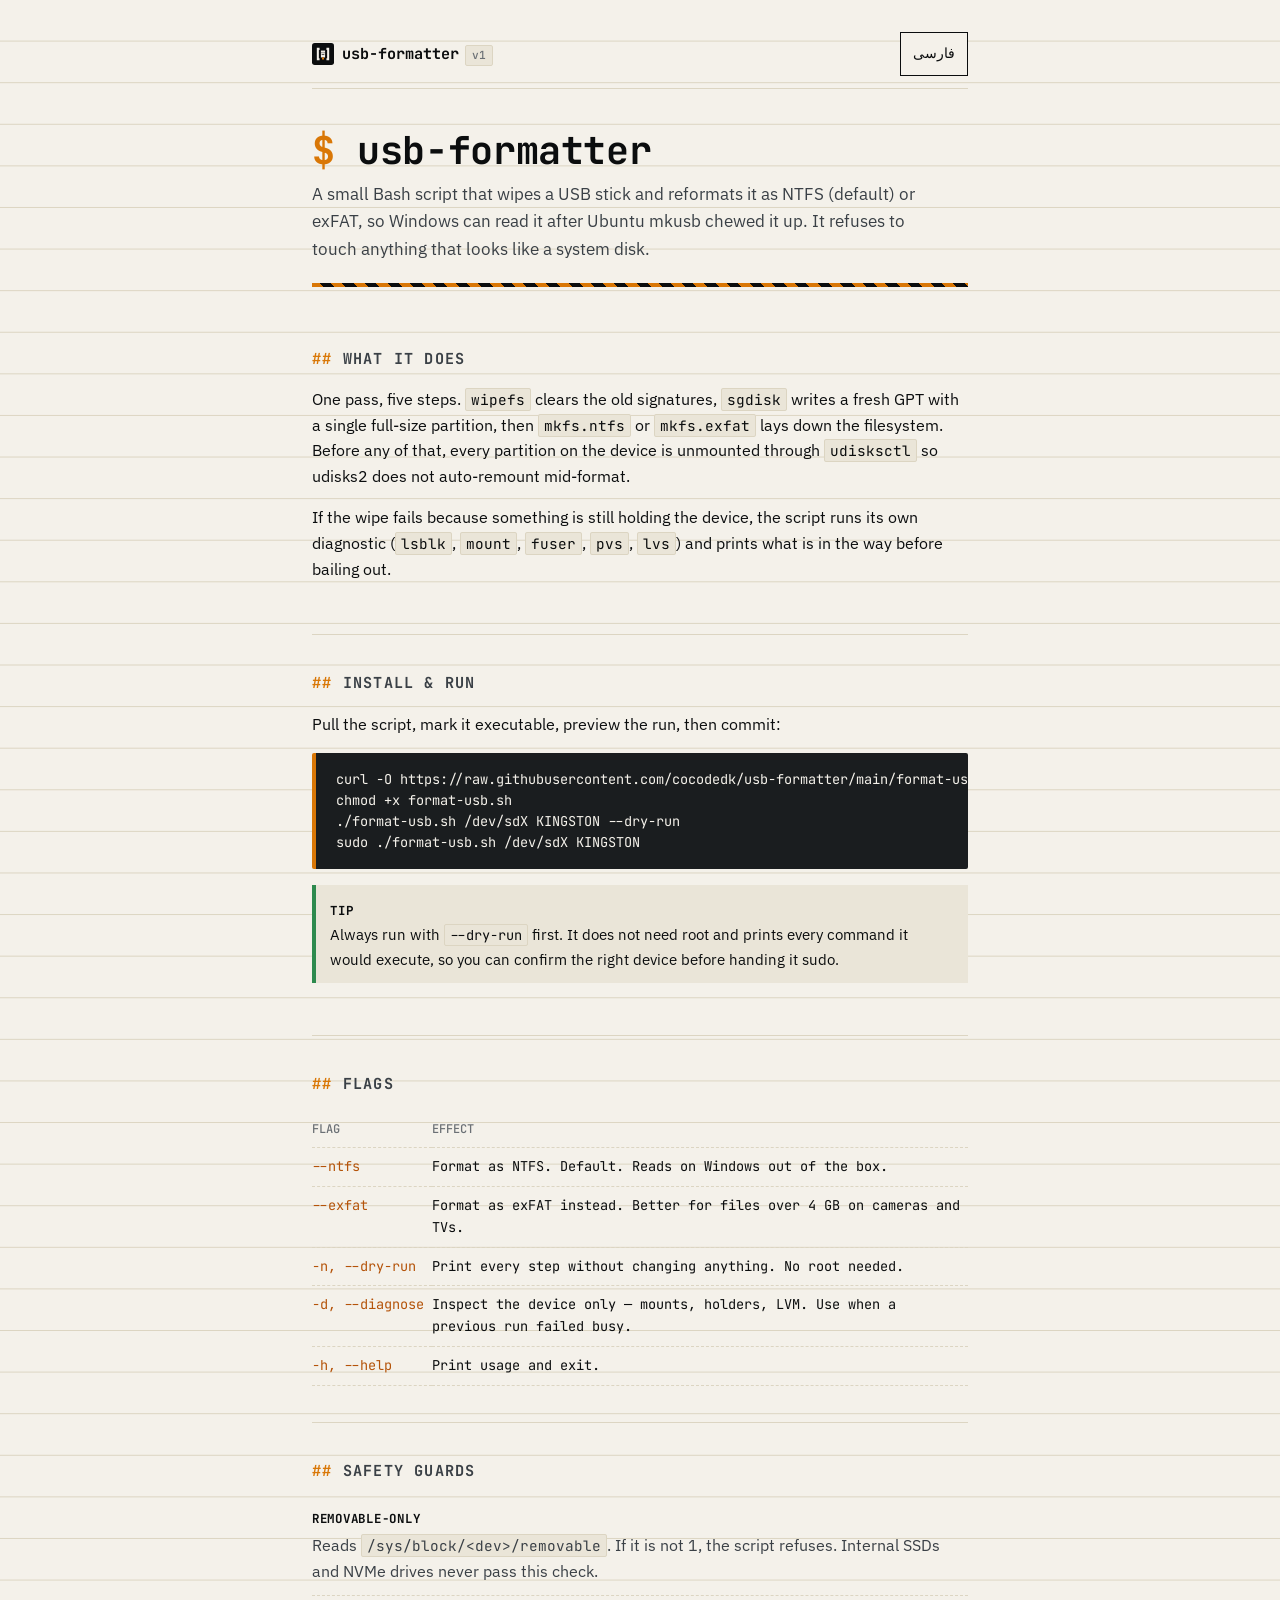
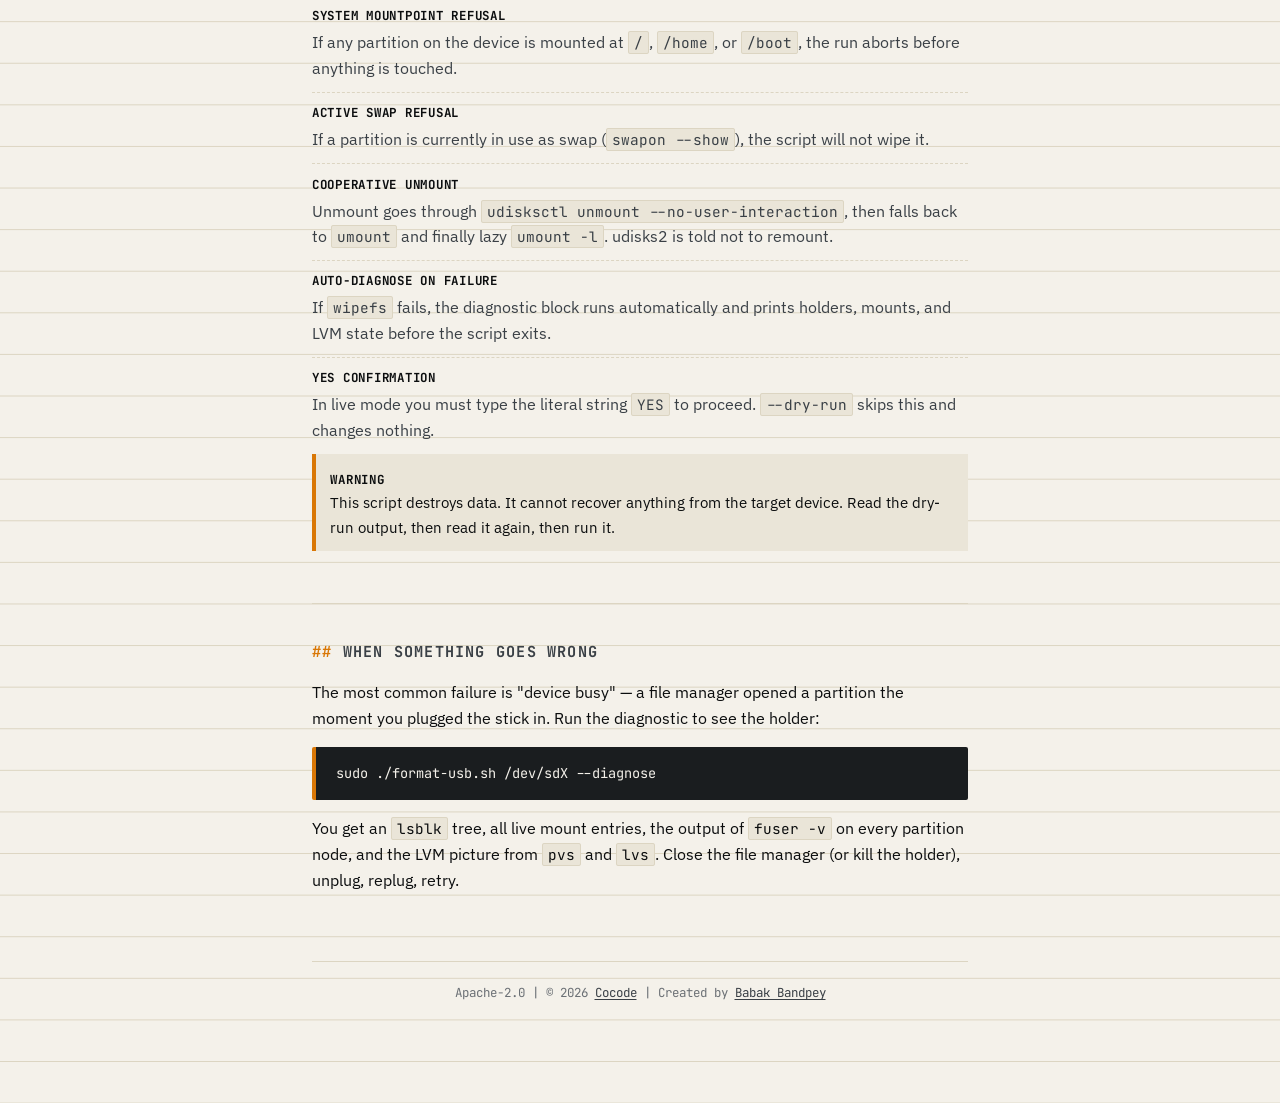
==== website/index.html @ 58a53529 "feat: initial project setup with full GitHub infrastructure Adds the format-usb.sh utility plus comp" ====
<!DOCTYPE html>
<!--
SEO keywords:
  primary: format usb linux
  secondary: ntfs usb linux, exfat usb linux, wipe bootable usb ubuntu
  intent: tutorial / utility download — user just used a USB as a Linux installer and wants it back as a Windows-readable stick
-->
<html lang="en">
<head>
<meta charset="utf-8">
<meta name="viewport" content="width=device-width, initial-scale=1">
<title>Format USB on Linux: NTFS or exFAT - usb-formatter</title>
<meta name="description" content="Bash script to wipe and reformat a USB stick on Linux as NTFS or exFAT. Removable-only checks, dry-run preview, udisksctl unmount, auto-diagnose on failure.">
<meta name="robots" content="index, follow">
<link rel="canonical" href="https://cocodedk.github.io/usb-formatter/">

<link rel="alternate" hreflang="en" href="https://cocodedk.github.io/usb-formatter/">
<link rel="alternate" hreflang="fa" href="https://cocodedk.github.io/usb-formatter/fa/">
<link rel="alternate" hreflang="x-default" href="https://cocodedk.github.io/usb-formatter/">

<meta property="og:type" content="website">
<meta property="og:site_name" content="usb-formatter">
<meta property="og:title" content="Format USB on Linux: NTFS or exFAT - usb-formatter">
<meta property="og:description" content="Bash script to wipe and reformat a USB stick on Linux as NTFS or exFAT. Removable-only checks, dry-run preview, udisksctl unmount, auto-diagnose on failure.">
<meta property="og:url" content="https://cocodedk.github.io/usb-formatter/">
<meta property="og:image" content="https://cocodedk.github.io/usb-formatter/og.png">
<meta property="og:image:width" content="1200">
<meta property="og:image:height" content="630">
<meta property="og:image:alt" content="usb-formatter - Bash utility to reformat USB drives on Linux">
<meta property="og:locale" content="en_US">
<meta property="og:locale:alternate" content="fa_IR">

<meta name="twitter:card" content="summary_large_image">
<meta name="twitter:title" content="Format USB on Linux: NTFS or exFAT - usb-formatter">
<meta name="twitter:description" content="Bash script to wipe and reformat a USB stick on Linux. Safety-checked, dry-run capable, auto-diagnoses busy devices.">
<meta name="twitter:image" content="https://cocodedk.github.io/usb-formatter/og.png">
<meta name="twitter:image:alt" content="usb-formatter - Bash utility to reformat USB drives on Linux">

<link rel="icon" type="image/svg+xml" href="favicon.svg">
<link rel="preconnect" href="https://fonts.googleapis.com">
<link rel="preconnect" href="https://fonts.gstatic.com" crossorigin>
<link href="https://fonts.googleapis.com/css2?family=IBM+Plex+Sans:wght@400;500;700&family=JetBrains+Mono:wght@500;700&display=swap" rel="stylesheet">
<link rel="stylesheet" href="styles.css">

<script type="application/ld+json">
{
  "@context": "https://schema.org",
  "@type": "SoftwareApplication",
  "name": "usb-formatter",
  "description": "Bash script to wipe and reformat a USB stick on Linux as NTFS or exFAT, with safety guards against system disks and a dry-run mode.",
  "url": "https://cocodedk.github.io/usb-formatter/",
  "downloadUrl": "https://github.com/cocodedk/usb-formatter",
  "codeRepository": "https://github.com/cocodedk/usb-formatter",
  "applicationCategory": "BusinessApplication",
  "operatingSystem": "Linux",
  "inLanguage": "en",
  "license": "https://www.apache.org/licenses/LICENSE-2.0",
  "offers": { "@type": "Offer", "price": "0", "priceCurrency": "USD" },
  "author": {
    "@type": "Person",
    "name": "Babak Bandpey",
    "url": "https://cocode.dk",
    "sameAs": [
      "https://linkedin.com/in/babakbandpey",
      "https://github.com/cocodedk"
    ]
  }
}
</script>
</head>
<body>
<div class="shell">

<nav class="topbar" aria-label="primary">
    <a class="brand" href="./" aria-label="usb-formatter home">
        <svg viewBox="0 0 64 64" aria-hidden="true">
            <rect width="64" height="64" rx="8" fill="#0B0D0E"/>
            <path d="M14 14 H22 V20 H20 V44 H22 V50 H14 Z" fill="#F4F1EA"/>
            <path d="M50 14 H42 V20 H44 V44 H42 V50 H50 Z" fill="#F4F1EA"/>
            <rect x="26" y="22" width="12" height="20" fill="#F4F1EA"/>
            <rect x="29" y="42" width="6" height="6" fill="#D97706"/>
            <rect x="28" y="26" width="2" height="4" fill="#0B0D0E"/>
            <rect x="34" y="26" width="2" height="4" fill="#0B0D0E"/>
            <rect x="28" y="33" width="8" height="2" fill="#0B0D0E"/>
        </svg>
        <span>usb-formatter<span class="pill">v1</span></span>
    </a>
    <a href="fa/" class="lang-switch" hreflang="fa" lang="fa">فارسی</a>
</nav>

<header class="intro">
    <h1><span class="prompt">$</span> usb-formatter</h1>
    <p class="lede">A small Bash script that wipes a USB stick and reformats it as NTFS (default) or exFAT, so Windows can read it after Ubuntu mkusb chewed it up. It refuses to touch anything that looks like a system disk.</p>
    <div class="hazard-stripe" role="presentation"></div>
</header>

<section id="what">
    <h2>what it does</h2>
    <p>One pass, five steps. <code>wipefs</code> clears the old signatures, <code>sgdisk</code> writes a fresh GPT with a single full-size partition, then <code>mkfs.ntfs</code> or <code>mkfs.exfat</code> lays down the filesystem. Before any of that, every partition on the device is unmounted through <code>udisksctl</code> so udisks2 does not auto-remount mid-format.</p>
    <p>If the wipe fails because something is still holding the device, the script runs its own diagnostic (<code>lsblk</code>, <code>mount</code>, <code>fuser</code>, <code>pvs</code>, <code>lvs</code>) and prints what is in the way before bailing out.</p>
</section>

<section id="install">
    <h2>install &amp; run</h2>
    <p>Pull the script, mark it executable, preview the run, then commit:</p>
<pre><code>curl -O https://raw.githubusercontent.com/cocodedk/usb-formatter/main/format-usb.sh
chmod +x format-usb.sh
./format-usb.sh /dev/sdX KINGSTON --dry-run
sudo ./format-usb.sh /dev/sdX KINGSTON</code></pre>
    <div class="callout">
        <strong>Tip</strong><br>
        Always run with <code>--dry-run</code> first. It does not need root and prints every command it would execute, so you can confirm the right device before handing it sudo.
    </div>
</section>

<section id="flags">
    <h2>flags</h2>
    <table class="flags">
        <thead><tr><th>flag</th><th>effect</th></tr></thead>
        <tbody>
            <tr><td>--ntfs</td><td>Format as NTFS. Default. Reads on Windows out of the box.</td></tr>
            <tr><td>--exfat</td><td>Format as exFAT instead. Better for files over 4 GB on cameras and TVs.</td></tr>
            <tr><td>-n, --dry-run</td><td>Print every step without changing anything. No root needed.</td></tr>
            <tr><td>-d, --diagnose</td><td>Inspect the device only — mounts, holders, LVM. Use when a previous run failed busy.</td></tr>
            <tr><td>-h, --help</td><td>Print usage and exit.</td></tr>
        </tbody>
    </table>
</section>

<section id="safety">
    <h2>safety guards</h2>
    <dl class="guards">
        <div>
            <dt>removable-only</dt>
            <dd>Reads <code>/sys/block/&lt;dev&gt;/removable</code>. If it is not 1, the script refuses. Internal SSDs and NVMe drives never pass this check.</dd>
        </div>
        <div>
            <dt>system mountpoint refusal</dt>
            <dd>If any partition on the device is mounted at <code>/</code>, <code>/home</code>, or <code>/boot</code>, the run aborts before anything is touched.</dd>
        </div>
        <div>
            <dt>active swap refusal</dt>
            <dd>If a partition is currently in use as swap (<code>swapon --show</code>), the script will not wipe it.</dd>
        </div>
        <div>
            <dt>cooperative unmount</dt>
            <dd>Unmount goes through <code>udisksctl unmount --no-user-interaction</code>, then falls back to <code>umount</code> and finally lazy <code>umount -l</code>. udisks2 is told not to remount.</dd>
        </div>
        <div>
            <dt>auto-diagnose on failure</dt>
            <dd>If <code>wipefs</code> fails, the diagnostic block runs automatically and prints holders, mounts, and LVM state before the script exits.</dd>
        </div>
        <div>
            <dt>YES confirmation</dt>
            <dd>In live mode you must type the literal string <code>YES</code> to proceed. <code>--dry-run</code> skips this and changes nothing.</dd>
        </div>
    </dl>
    <div class="callout hazard">
        <strong>Warning</strong><br>
        This script destroys data. It cannot recover anything from the target device. Read the dry-run output, then read it again, then run it.
    </div>
</section>

<section id="diagnose">
    <h2>when something goes wrong</h2>
    <p>The most common failure is "device busy" — a file manager opened a partition the moment you plugged the stick in. Run the diagnostic to see the holder:</p>
<pre><code>sudo ./format-usb.sh /dev/sdX --diagnose</code></pre>
    <p>You get an <code>lsblk</code> tree, all live mount entries, the output of <code>fuser -v</code> on every partition node, and the LVM picture from <code>pvs</code> and <code>lvs</code>. Close the file manager (or kill the holder), unplug, replug, retry.</p>
</section>

<footer class="foot">
    Apache-2.0 | &copy; 2026 <a href="https://cocode.dk" target="_blank" rel="noreferrer">Cocode</a> | Created by <a href="https://linkedin.com/in/babakbandpey" target="_blank" rel="noreferrer">Babak Bandpey</a>
</footer>

</div>
</body>
</html>
---- website/styles.css ----
/* =========================================================
   usb-formatter — operator console aesthetic
   Mobile-first. ~360px baseline, layered up via min-width.
   ========================================================= */

/* ---------- tokens ---------- */
:root {
    --ink-0: #0B0D0E;
    --ink-1: #1A1D1F;
    --ink-2: #3A4046;
    --paper-0: #F4F1EA;
    --paper-1: #EAE5D8;
    --paper-2: #DCD5C2;
    --hazard: #D97706;
    --hazard-2: #B45309;
    --phosphor: #2D8A4E;
    --ash: #6B7075;

    --mono: "JetBrains Mono", "Fira Code", ui-monospace, SFMono-Regular, Menlo, monospace;
    --sans: "IBM Plex Sans", system-ui, -apple-system, "Segoe UI", sans-serif;
    --rtl-sans: "Vazirmatn", "IBM Plex Sans", system-ui, sans-serif;

    --max: 44rem;
    --gutter: 1rem;
}

/* ---------- reset ---------- */
*, *::before, *::after { box-sizing: border-box; }
html { -webkit-text-size-adjust: 100%; }
body {
    margin: 0;
    font-family: var(--sans);
    font-size: 16px;
    line-height: 1.6;
    color: var(--ink-0);
    background: var(--paper-0);
    background-image: linear-gradient(var(--paper-2) 1px, transparent 1px);
    background-size: 100% 2.4rem;
    background-position: 0 -1px;
}
a { color: var(--hazard-2); text-decoration: underline; text-underline-offset: 2px; }
a:hover { color: var(--hazard); }
:focus-visible { outline: 2px solid var(--hazard); outline-offset: 2px; }

/* ---------- shell + topbar ---------- */
.shell { max-width: var(--max); margin: 0 auto; padding: 1.25rem var(--gutter) 3rem; }
.topbar {
    display: flex; align-items: center; justify-content: space-between;
    gap: 0.75rem; padding-bottom: 0.75rem;
    border-bottom: 1px solid var(--paper-2); flex-wrap: wrap;
}
.brand {
    display: inline-flex; align-items: center; gap: 0.5rem;
    font-family: var(--mono); font-weight: 700; font-size: 0.95rem;
    color: var(--ink-0); text-decoration: none;
}
.brand svg { width: 22px; height: 22px; flex: 0 0 auto; }
.brand .pill {
    display: inline-block; margin-left: 0.4rem; padding: 1px 6px;
    font-size: 0.7rem; font-weight: 500; border: 1px solid var(--paper-2);
    background: var(--paper-1); color: var(--ash); border-radius: 2px;
}
.lang-switch {
    font-family: var(--mono); font-size: 0.85rem; color: var(--ink-0);
    text-decoration: none; padding: 0.5rem 0.75rem; min-height: 44px;
    display: inline-flex; align-items: center;
    border: 1px solid var(--ink-0); background: var(--paper-0);
}
.lang-switch:hover { background: var(--ink-0); color: var(--paper-0); }

/* ---------- header ---------- */
header.intro { padding: 2rem 0 1.25rem; }
header.intro h1 {
    font-family: var(--mono); font-weight: 700;
    font-size: clamp(1.6rem, 6vw, 2.25rem);
    line-height: 1.15; letter-spacing: -0.01em; margin: 0 0 0.5rem;
}
header.intro h1 .prompt { color: var(--hazard); }
header.intro .lede { margin: 0 0 1rem; font-size: 1.0625rem; color: var(--ink-2); max-width: 38rem; }
.hazard-stripe {
    height: 4px; margin: 1.25rem 0 0;
    background: repeating-linear-gradient(45deg, var(--hazard) 0 8px, var(--ink-0) 8px 16px);
}

/* ---------- sections ---------- */
section { padding: 1.75rem 0; border-bottom: 1px solid var(--paper-2); }
section:last-of-type { border-bottom: 0; }
section > h2 {
    font-family: var(--mono); font-weight: 700; font-size: 0.95rem;
    text-transform: uppercase; letter-spacing: 0.08em;
    color: var(--ink-2); margin: 0 0 1rem;
}
section > h2::before { content: "## "; color: var(--hazard); }
section p { margin: 0 0 1rem; }

/* ---------- code ---------- */
pre {
    background: var(--ink-1); color: var(--paper-0);
    font-family: var(--mono); font-size: 0.85rem; line-height: 1.55;
    padding: 1rem 1rem 1rem 1.25rem;
    margin: 0 calc(var(--gutter) * -1) 1rem;
    overflow-x: auto; border-left: 4px solid var(--hazard);
}
pre code { font-family: inherit; color: inherit; background: none; padding: 0; }
:not(pre) > code {
    font-family: var(--mono); font-size: 0.9em;
    background: var(--paper-1); border: 1px solid var(--paper-2);
    padding: 1px 5px; border-radius: 2px;
}

/* ---------- steps + dl + callout + table ---------- */
.steps { list-style: none; padding: 0; margin: 0 0 1rem; counter-reset: step; }
.steps > li { counter-increment: step; padding-left: 2.25rem; position: relative; margin-bottom: 0.75rem; }
.steps > li::before {
    content: counter(step, decimal-leading-zero) ".";
    position: absolute; left: 0; top: 0;
    font-family: var(--mono); font-weight: 700; color: var(--hazard);
}
dl.guards { margin: 0; }
dl.guards > div { padding: 0.65rem 0; border-top: 1px dashed var(--paper-2); }
dl.guards > div:first-child { border-top: 0; }
dl.guards dt {
    font-family: var(--mono); font-weight: 700; font-size: 0.78rem;
    text-transform: uppercase; letter-spacing: 0.06em;
    color: var(--ink-0); margin-bottom: 0.25rem;
}
dl.guards dd { margin: 0; color: var(--ink-2); }
.callout {
    padding: 0.75rem 0.9rem; border-left: 4px solid var(--phosphor);
    background: var(--paper-1); font-size: 0.95rem; margin: 0 0 1rem;
}
.callout.hazard { border-left-color: var(--hazard); }
.callout strong {
    font-family: var(--mono); font-weight: 700; text-transform: uppercase;
    font-size: 0.78rem; letter-spacing: 0.06em;
}
.flags { width: 100%; border-collapse: collapse; font-family: var(--mono); font-size: 0.85rem; }
.flags th, .flags td { text-align: left; padding: 0.5rem 0.5rem 0.5rem 0; border-bottom: 1px dashed var(--paper-2); vertical-align: top; }
.flags th { color: var(--ash); font-weight: 500; font-size: 0.75rem; text-transform: uppercase; }
.flags td:first-child { color: var(--hazard-2); white-space: nowrap; }

/* ---------- footer ---------- */
footer.foot {
    padding: 1.25rem 0; margin-top: 1rem;
    border-top: 1px solid var(--paper-2);
    font-family: var(--mono); font-size: 0.78rem;
    color: var(--ash); text-align: center; line-height: 1.7;
}
footer.foot a { color: var(--ink-2); }
footer.foot a:hover { color: var(--hazard); }

/* ---------- responsive layering ---------- */
@media (min-width: 640px) {
    :root { --gutter: 1.5rem; }
    .shell { padding: 1.5rem var(--gutter) 4rem; }
    pre { margin-left: 0; margin-right: 0; border-radius: 2px; }
    header.intro h1 { font-size: 2.4rem; }
}
@media (min-width: 768px) {
    .shell { padding: 2rem var(--gutter) 5rem; }
    header.intro { padding: 2.5rem 0 1.5rem; }
}
@media (min-width: 1024px) {
    body { background-size: 100% 2.6rem; }
    section { padding: 2.25rem 0; }
}

/* ---------- RTL (Persian) ---------- */
[dir="rtl"] body { font-family: var(--rtl-sans); }
[dir="rtl"] .brand,
[dir="rtl"] .lang-switch,
[dir="rtl"] section > h2,
[dir="rtl"] .steps > li::before,
[dir="rtl"] dl.guards dt,
[dir="rtl"] .callout strong,
[dir="rtl"] .flags,
[dir="rtl"] footer.foot { font-family: var(--mono); }
[dir="rtl"] header.intro h1 { font-family: var(--mono); }
[dir="rtl"] header.intro .lede { font-family: var(--rtl-sans); }
[dir="rtl"] .brand .pill { margin-left: 0; margin-right: 0.4rem; }
[dir="rtl"] pre { border-left: 0; border-right: 4px solid var(--hazard); direction: ltr; text-align: left; }
[dir="rtl"] .steps > li { padding-left: 0; padding-right: 2.25rem; }
[dir="rtl"] .steps > li::before { left: auto; right: 0; }
[dir="rtl"] .callout { border-left: 0; border-right: 4px solid var(--phosphor); }
[dir="rtl"] .callout.hazard { border-right-color: var(--hazard); }
[dir="rtl"] .flags td:first-child { direction: ltr; text-align: right; }
[dir="rtl"] section > h2::before { content: " ##"; }
[dir="rtl"] code, [dir="rtl"] .ltr { direction: ltr; unicode-bidi: isolate; }

@media (prefers-reduced-motion: reduce) { * { animation: none !important; transition: none !important; } }
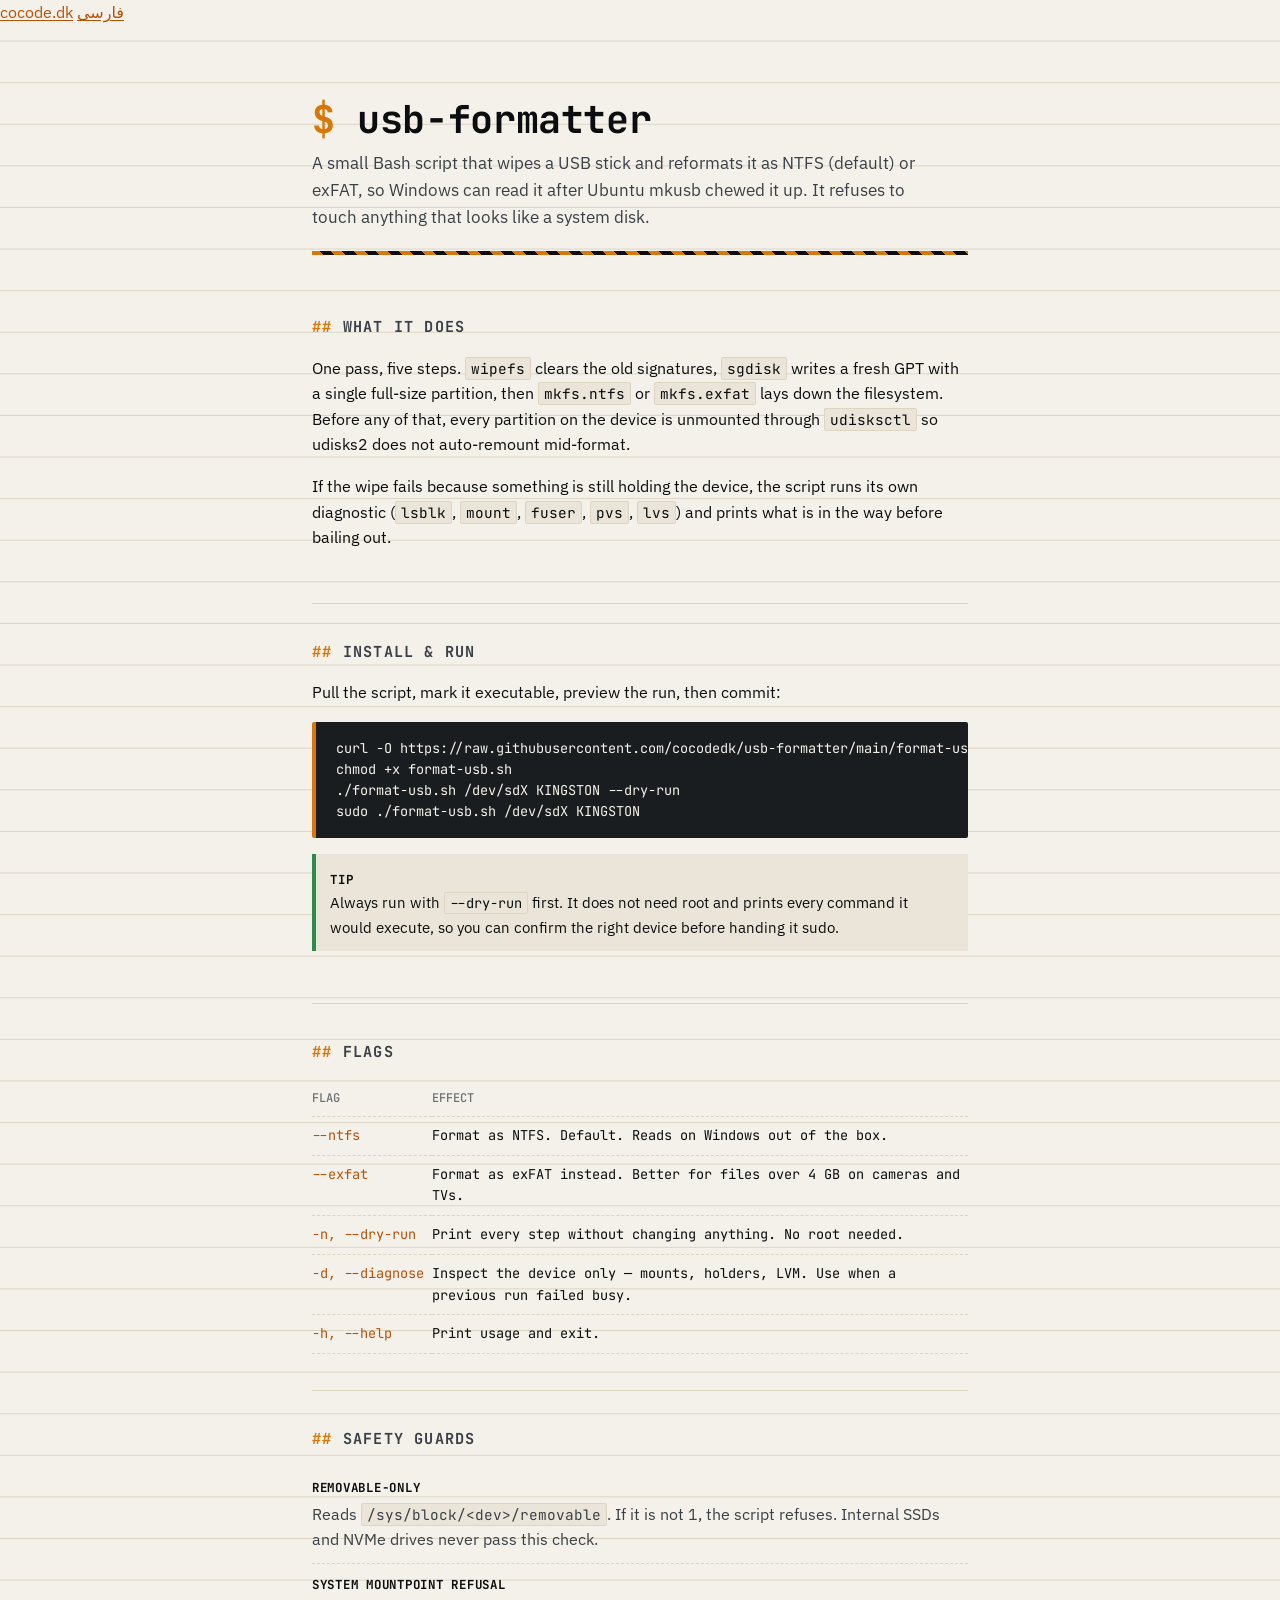
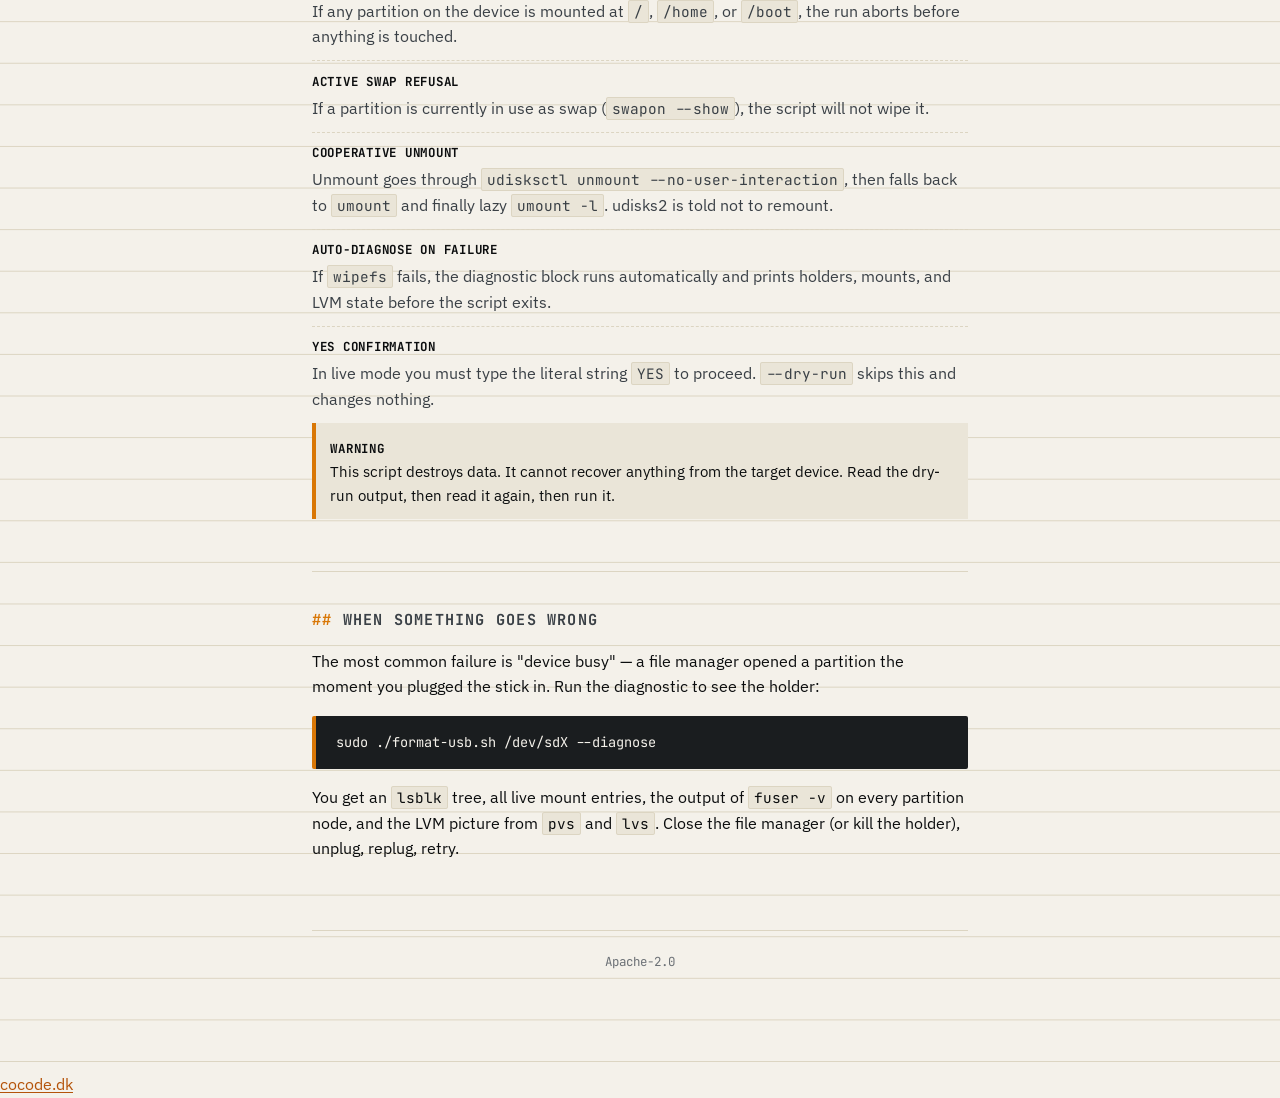
==== commit d32e690c: "feat(site): wear the cocode.dk family frame Replaces the site's own top bar (wordmark + "v1" pill, l" ====
--- a/website/index.html
+++ b/website/index.html
@@ -12,18 +12,18 @@
 <title>Format USB on Linux: NTFS or exFAT - usb-formatter</title>
 <meta name="description" content="Bash script to wipe and reformat a USB stick on Linux as NTFS or exFAT. Removable-only checks, dry-run preview, udisksctl unmount, auto-diagnose on failure.">
 <meta name="robots" content="index, follow">
-<link rel="canonical" href="https://cocodedk.github.io/usb-formatter/">
+<link rel="canonical" href="https://usb.cocode.dk/">
 
-<link rel="alternate" hreflang="en" href="https://cocodedk.github.io/usb-formatter/">
-<link rel="alternate" hreflang="fa" href="https://cocodedk.github.io/usb-formatter/fa/">
-<link rel="alternate" hreflang="x-default" href="https://cocodedk.github.io/usb-formatter/">
+<link rel="alternate" hreflang="en" href="https://usb.cocode.dk/">
+<link rel="alternate" hreflang="fa" href="https://usb.cocode.dk/fa/">
+<link rel="alternate" hreflang="x-default" href="https://usb.cocode.dk/">
 
 <meta property="og:type" content="website">
 <meta property="og:site_name" content="usb-formatter">
 <meta property="og:title" content="Format USB on Linux: NTFS or exFAT - usb-formatter">
 <meta property="og:description" content="Bash script to wipe and reformat a USB stick on Linux as NTFS or exFAT. Removable-only checks, dry-run preview, udisksctl unmount, auto-diagnose on failure.">
-<meta property="og:url" content="https://cocodedk.github.io/usb-formatter/">
-<meta property="og:image" content="https://cocodedk.github.io/usb-formatter/og.png">
+<meta property="og:url" content="https://usb.cocode.dk/">
+<meta property="og:image" content="https://usb.cocode.dk/og.png">
 <meta property="og:image:width" content="1200">
 <meta property="og:image:height" content="630">
 <meta property="og:image:alt" content="usb-formatter - Bash utility to reformat USB drives on Linux">
@@ -33,7 +33,7 @@
 <meta name="twitter:card" content="summary_large_image">
 <meta name="twitter:title" content="Format USB on Linux: NTFS or exFAT - usb-formatter">
 <meta name="twitter:description" content="Bash script to wipe and reformat a USB stick on Linux. Safety-checked, dry-run capable, auto-diagnoses busy devices.">
-<meta name="twitter:image" content="https://cocodedk.github.io/usb-formatter/og.png">
+<meta name="twitter:image" content="https://usb.cocode.dk/og.png">
 <meta name="twitter:image:alt" content="usb-formatter - Bash utility to reformat USB drives on Linux">
 
 <link rel="icon" type="image/svg+xml" href="favicon.svg">
@@ -41,6 +41,8 @@
 <link rel="preconnect" href="https://fonts.gstatic.com" crossorigin>
 <link href="https://fonts.googleapis.com/css2?family=IBM+Plex+Sans:wght@400;500;700&family=JetBrains+Mono:wght@500;700&display=swap" rel="stylesheet">
 <link rel="stylesheet" href="styles.css">
+<link rel="stylesheet" href="https://brand.cocode.dk/v1.css">
+<script type="module" src="https://brand.cocode.dk/v1.js"></script>
 
 <script type="application/ld+json">
 {
@@ -48,7 +50,7 @@
   "@type": "SoftwareApplication",
   "name": "usb-formatter",
   "description": "Bash script to wipe and reformat a USB stick on Linux as NTFS or exFAT, with safety guards against system disks and a dry-run mode.",
-  "url": "https://cocodedk.github.io/usb-formatter/",
+  "url": "https://usb.cocode.dk/",
   "downloadUrl": "https://github.com/cocodedk/usb-formatter",
   "codeRepository": "https://github.com/cocodedk/usb-formatter",
   "applicationCategory": "BusinessApplication",
@@ -69,24 +71,14 @@
 </script>
 </head>
 <body>
+<!-- The cocode.dk family frame. Without JavaScript its children show instead: a way home
+     and the language link. -->
+<cocode-head project="usb-formatter" accent="#D97706" on-accent="#0B0D0E">
+  <a href="https://cocode.dk">cocode.dk</a>
+  <a href="fa/" hreflang="fa">فارسی</a>
+</cocode-head>
+
 <div class="shell">
-
-<nav class="topbar" aria-label="primary">
-    <a class="brand" href="./" aria-label="usb-formatter home">
-        <svg viewBox="0 0 64 64" aria-hidden="true">
-            <rect width="64" height="64" rx="8" fill="#0B0D0E"/>
-            <path d="M14 14 H22 V20 H20 V44 H22 V50 H14 Z" fill="#F4F1EA"/>
-            <path d="M50 14 H42 V20 H44 V44 H42 V50 H50 Z" fill="#F4F1EA"/>
-            <rect x="26" y="22" width="12" height="20" fill="#F4F1EA"/>
-            <rect x="29" y="42" width="6" height="6" fill="#D97706"/>
-            <rect x="28" y="26" width="2" height="4" fill="#0B0D0E"/>
-            <rect x="34" y="26" width="2" height="4" fill="#0B0D0E"/>
-            <rect x="28" y="33" width="8" height="2" fill="#0B0D0E"/>
-        </svg>
-        <span>usb-formatter<span class="pill">v1</span></span>
-    </a>
-    <a href="fa/" class="lang-switch" hreflang="fa" lang="fa">فارسی</a>
-</nav>
 
 <header class="intro">
     <h1><span class="prompt">$</span> usb-formatter</h1>
@@ -169,9 +161,13 @@
 </section>
 
 <footer class="foot">
-    Apache-2.0 | &copy; 2026 <a href="https://cocode.dk" target="_blank" rel="noreferrer">Cocode</a> | Created by <a href="https://linkedin.com/in/babakbandpey" target="_blank" rel="noreferrer">Babak Bandpey</a>
+    Apache-2.0
 </footer>
 
 </div>
+
+<cocode-foot repo="cocodedk/usb-formatter">
+  <a href="https://cocode.dk">cocode.dk</a>
+</cocode-foot>
 </body>
 </html>
--- a/website/styles.css
+++ b/website/styles.css
@@ -42,31 +42,10 @@
 a:hover { color: var(--hazard); }
 :focus-visible { outline: 2px solid var(--hazard); outline-offset: 2px; }
 
-/* ---------- shell + topbar ---------- */
+/* ---------- shell ---------- */
 .shell { max-width: var(--max); margin: 0 auto; padding: 1.25rem var(--gutter) 3rem; }
-.topbar {
-    display: flex; align-items: center; justify-content: space-between;
-    gap: 0.75rem; padding-bottom: 0.75rem;
-    border-bottom: 1px solid var(--paper-2); flex-wrap: wrap;
-}
-.brand {
-    display: inline-flex; align-items: center; gap: 0.5rem;
-    font-family: var(--mono); font-weight: 700; font-size: 0.95rem;
-    color: var(--ink-0); text-decoration: none;
-}
-.brand svg { width: 22px; height: 22px; flex: 0 0 auto; }
-.brand .pill {
-    display: inline-block; margin-left: 0.4rem; padding: 1px 6px;
-    font-size: 0.7rem; font-weight: 500; border: 1px solid var(--paper-2);
-    background: var(--paper-1); color: var(--ash); border-radius: 2px;
-}
-.lang-switch {
-    font-family: var(--mono); font-size: 0.85rem; color: var(--ink-0);
-    text-decoration: none; padding: 0.5rem 0.75rem; min-height: 44px;
-    display: inline-flex; align-items: center;
-    border: 1px solid var(--ink-0); background: var(--paper-0);
-}
-.lang-switch:hover { background: var(--ink-0); color: var(--paper-0); }
+/* The cocode.dk frame lines up with this column; keep the gutters in step. */
+cocode-head, cocode-foot { --cocode-max: var(--max); --cocode-gutter: var(--gutter); }
 
 /* ---------- header ---------- */
 header.intro { padding: 2rem 0 1.25rem; }
@@ -167,8 +146,6 @@
 
 /* ---------- RTL (Persian) ---------- */
 [dir="rtl"] body { font-family: var(--rtl-sans); }
-[dir="rtl"] .brand,
-[dir="rtl"] .lang-switch,
 [dir="rtl"] section > h2,
 [dir="rtl"] .steps > li::before,
 [dir="rtl"] dl.guards dt,
@@ -177,7 +154,6 @@
 [dir="rtl"] footer.foot { font-family: var(--mono); }
 [dir="rtl"] header.intro h1 { font-family: var(--mono); }
 [dir="rtl"] header.intro .lede { font-family: var(--rtl-sans); }
-[dir="rtl"] .brand .pill { margin-left: 0; margin-right: 0.4rem; }
 [dir="rtl"] pre { border-left: 0; border-right: 4px solid var(--hazard); direction: ltr; text-align: left; }
 [dir="rtl"] .steps > li { padding-left: 0; padding-right: 2.25rem; }
 [dir="rtl"] .steps > li::before { left: auto; right: 0; }
